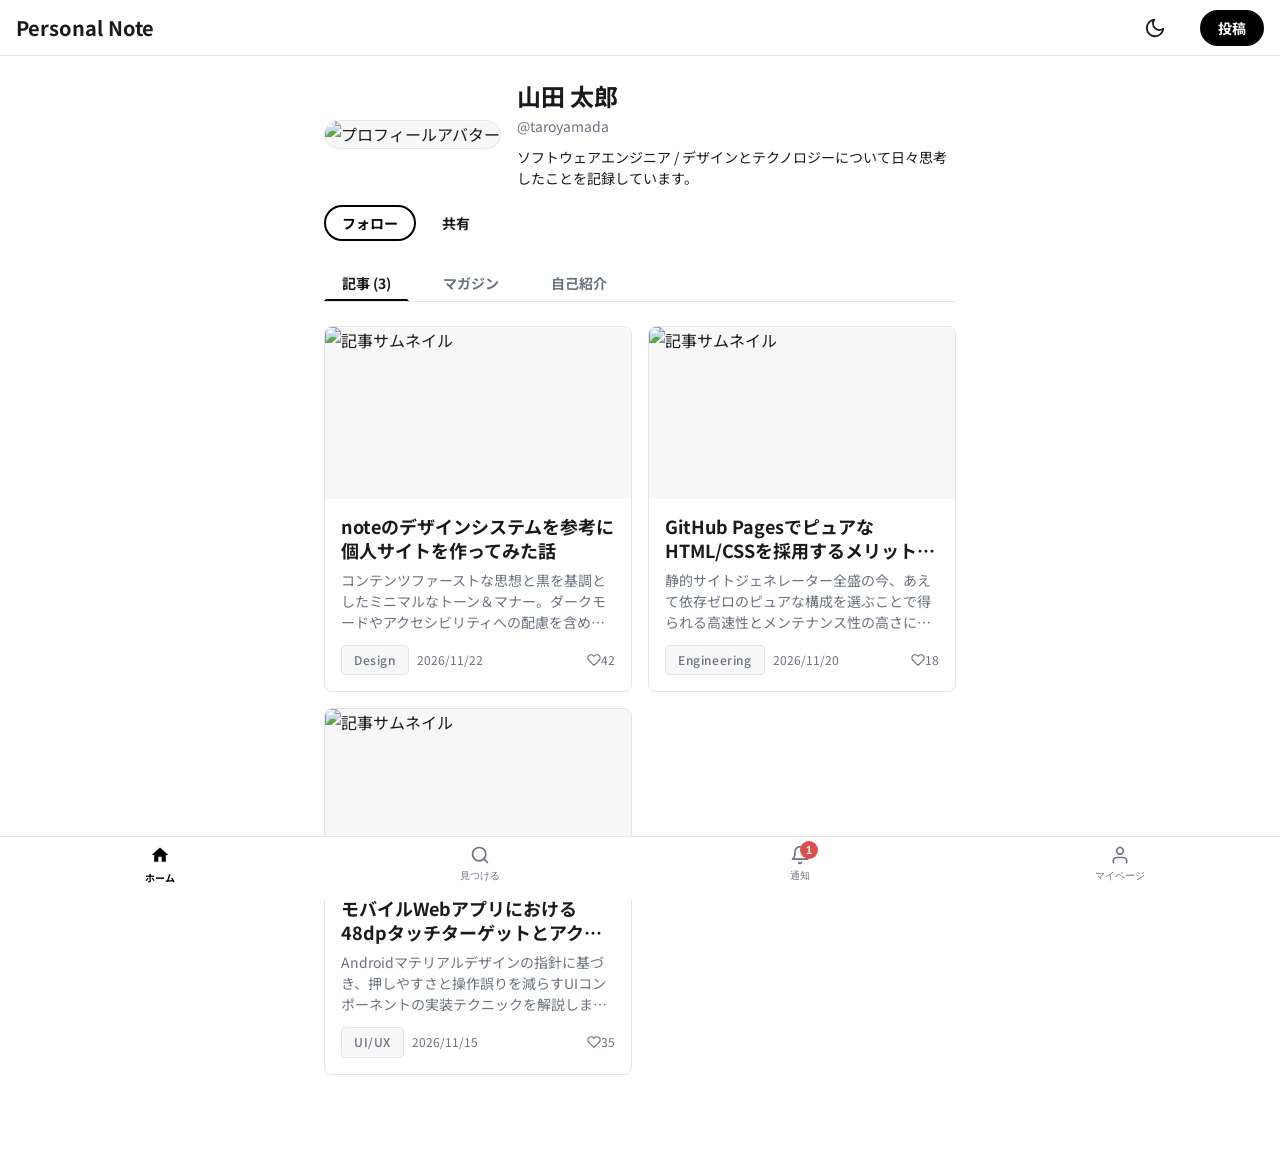
==== index.html @ aeafa13c "feat: noteデザインシステムに準拠した個人サイトの初回公開" ====
<!DOCTYPE html>
<html lang="ja">
<head>
  <meta charset="UTF-8">
  <meta name="viewport" content="width=device-width, initial-scale=1.0, maximum-scale=1.0, user-scalable=no">
  <title>マイノート | 個人ブログ</title>
  <link rel="stylesheet" href="./style.css">
  <link rel="preconnect" href="https://fonts.googleapis.com">
  <link rel="preconnect" href="https://fonts.gstatic.com" crossorigin>
  <link href="https://fonts.googleapis.com/css2?family=Noto+Sans+JP:wght@400;500;700&display=swap" rel="stylesheet">
</head>
<body>

  <!-- Top AppBar (Androidスタイル) -->
  <header class="app-bar">
    <h1 class="app-bar__title">Personal Note</h1>
    <div class="app-bar__actions">
      <!-- テーマ切り替えボタン -->
      <button id="themeToggleBtn" class="btn btn--ghost touch-target" aria-label="テーマ切り替え" title="ダークモード切替">
        <svg id="themeIcon" width="22" height="22" viewBox="0 0 24 24" fill="none" stroke="currentColor" stroke-width="2" stroke-linecap="round" stroke-linejoin="round">
          <path d="M21 12.79A9 9 0 1 1 11.21 3 7 7 0 0 0 21 12.79z"></path>
        </svg>
      </button>
      <button class="btn btn--primary btn--sm" onclick="showToast('記事の投稿機能は準備中です')">投稿</button>
    </div>
  </header>

  <main class="container">
    <!-- プロフィールセクション -->
    <section style="margin-top: var(--space-6); margin-bottom: var(--space-6);">
      <div class="flex items-center gap-4">
        <img class="avatar avatar-xl" src="https://images.unsplash.com/photo-1534528741775-53994a69daeb?w=160&h=160&fit=crop&crop=faces" alt="プロフィールアバター">
        <div style="flex: 1;">
          <h2 style="font-size: var(--text-xl); font-weight: var(--weight-bold); line-height: var(--leading-tight);">山田 太郎</h2>
          <p class="text-secondary text-sm" style="margin-top: var(--space-1);">@taroyamada</p>
          <p class="text-sm" style="margin-top: var(--space-2); line-height: var(--leading-snug);">
            ソフトウェアエンジニア / デザインとテクノロジーについて日々思考したことを記録しています。
          </p>
        </div>
      </div>
      <div class="flex items-center gap-2" style="margin-top: var(--space-4);">
        <button class="btn btn--secondary btn--sm" id="followBtn" onclick="toggleFollow()">フォロー</button>
        <button class="btn btn--ghost btn--sm" onclick="showToast('プロフィールを共有しました')">共有</button>
      </div>
    </section>

    <!-- タブメニュー (note風) -->
    <div class="flex gap-4" style="border-bottom: 1px solid var(--color-border); margin-bottom: var(--space-6);">
      <button class="btn btn--ghost btn--sm" style="border-bottom: 2px solid var(--color-primary); border-radius: 0; font-weight: var(--weight-bold);">記事 (3)</button>
      <button class="btn btn--ghost btn--sm text-secondary" style="border-radius: 0;">マガジン</button>
      <button class="btn btn--ghost btn--sm text-secondary" style="border-radius: 0;">自己紹介</button>
    </div>

    <!-- 記事一覧 (カードグリッド) -->
    <section class="card-grid">
      <!-- 記事カード 1 -->
      <a href="./article.html" class="card">
        <img class="card__thumbnail" src="https://images.unsplash.com/photo-1498050108023-c5249f4df085?w=800&auto=format&fit=crop&q=80" alt="記事サムネイル">
        <div class="card__body">
          <h3 class="card__title">noteのデザインシステムを参考に個人サイトを作ってみた話</h3>
          <p class="card__excerpt">
            コンテンツファーストな思想と黒を基調としたミニマルなトーン＆マナー。ダークモードやアクセシビリティへの配慮を含めた設計プロセスをまとめました。
          </p>
          <div class="card__meta">
            <div class="card__meta-left">
              <span class="tag">Design</span>
              <span>2026/11/22</span>
            </div>
            <div class="flex items-center gap-1">
              <svg width="14" height="14" viewBox="0 0 24 24" fill="none" stroke="currentColor" stroke-width="2" stroke-linecap="round" stroke-linejoin="round">
                <path d="M20.84 4.61a5.5 5.5 0 0 0-7.78 0L12 5.67l-1.06-1.06a5.5 5.5 0 0 0-7.78 7.78l1.06 1.06L12 21.23l7.78-7.78 1.06-1.06a5.5 5.5 0 0 0 0-7.78z"></path>
              </svg>
              <span>42</span>
            </div>
          </div>
        </div>
      </a>

      <!-- 記事カード 2 -->
      <a href="./article.html" class="card">
        <img class="card__thumbnail" src="https://images.unsplash.com/photo-1555066931-4365d14bab8c?w=800&auto=format&fit=crop&q=80" alt="記事サムネイル">
        <div class="card__body">
          <h3 class="card__title">GitHub PagesでピュアなHTML/CSSを採用するメリットと運用法</h3>
          <p class="card__excerpt">
            静的サイトジェネレーター全盛の今、あえて依存ゼロのピュアな構成を選ぶことで得られる高速性とメンテナンス性の高さについて検証します。
          </p>
          <div class="card__meta">
            <div class="card__meta-left">
              <span class="tag">Engineering</span>
              <span>2026/11/20</span>
            </div>
            <div class="flex items-center gap-1">
              <svg width="14" height="14" viewBox="0 0 24 24" fill="none" stroke="currentColor" stroke-width="2" stroke-linecap="round" stroke-linejoin="round">
                <path d="M20.84 4.61a5.5 5.5 0 0 0-7.78 0L12 5.67l-1.06-1.06a5.5 5.5 0 0 0-7.78 7.78l1.06 1.06L12 21.23l7.78-7.78 1.06-1.06a5.5 5.5 0 0 0 0-7.78z"></path>
              </svg>
              <span>18</span>
            </div>
          </div>
        </div>
      </a>

      <!-- 記事カード 3 -->
      <a href="./article.html" class="card">
        <img class="card__thumbnail" src="https://images.unsplash.com/photo-1507238691740-187a5b1d37b8?w=800&auto=format&fit=crop&q=80" alt="記事サムネイル">
        <div class="card__body">
          <h3 class="card__title">モバイルWebアプリにおける48dpタッチターゲットとアクセシビリティ</h3>
          <p class="card__excerpt">
            Androidマテリアルデザインの指針に基づき、押しやすさと操作誤りを減らすUIコンポーネントの実装テクニックを解説します。
          </p>
          <div class="card__meta">
            <div class="card__meta-left">
              <span class="tag">UI/UX</span>
              <span>2026/11/15</span>
            </div>
            <div class="flex items-center gap-1">
              <svg width="14" height="14" viewBox="0 0 24 24" fill="none" stroke="currentColor" stroke-width="2" stroke-linecap="round" stroke-linejoin="round">
                <path d="M20.84 4.61a5.5 5.5 0 0 0-7.78 0L12 5.67l-1.06-1.06a5.5 5.5 0 0 0-7.78 7.78l1.06 1.06L12 21.23l7.78-7.78 1.06-1.06a5.5 5.5 0 0 0 0-7.78z"></path>
              </svg>
              <span>35</span>
            </div>
          </div>
        </div>
      </a>
    </section>
  </main>

  <!-- Bottom Navigation (Android標準スタイル) -->
  <nav class="bottom-nav">
    <a href="./index.html" class="bottom-nav__item bottom-nav__item--active">
      <svg width="20" height="20" viewBox="0 0 24 24" fill="currentColor">
        <path d="M10 20v-6h4v6h5v-8h3L12 3 2 12h3v8z"/>
      </svg>
      <span>ホーム</span>
    </a>
    <button class="bottom-nav__item" onclick="showToast('検索機能は準備中です')">
      <svg width="20" height="20" viewBox="0 0 24 24" fill="none" stroke="currentColor" stroke-width="2" stroke-linecap="round" stroke-linejoin="round">
        <circle cx="11" cy="11" r="8"></circle>
        <line x1="21" y1="21" x2="16.65" y2="16.65"></line>
      </svg>
      <span>見つける</span>
    </button>
    <button class="bottom-nav__item" onclick="showToast('通知はありません')">
      <div style="position: relative; display: inline-flex;">
        <svg width="20" height="20" viewBox="0 0 24 24" fill="none" stroke="currentColor" stroke-width="2" stroke-linecap="round" stroke-linejoin="round">
          <path d="M18 8A6 6 0 0 0 6 8c0 7-3 9-3 9h18s-3-2-3-9"></path>
          <path d="M13.73 21a2 2 0 0 1-3.46 0"></path>
        </svg>
        <span class="badge" style="position: absolute; top: -4px; right: -8px;">1</span>
      </div>
      <span>通知</span>
    </button>
    <button class="bottom-nav__item" onclick="showToast('マイページを表示中')">
      <svg width="20" height="20" viewBox="0 0 24 24" fill="none" stroke="currentColor" stroke-width="2" stroke-linecap="round" stroke-linejoin="round">
        <path d="M20 21v-2a4 4 0 0 0-4-4H8a4 4 0 0 0-4 4v2"></path>
        <circle cx="12" cy="7" r="4"></circle>
      </svg>
      <span>マイページ</span>
    </button>
  </nav>

  <!-- トースト通知 / スナックバー用コンテナ -->
  <div id="snackbar" class="snackbar" style="display: none;">
    <span id="snackbarText">メッセージ</span>
    <button class="btn btn--ghost btn--sm" style="color: var(--color-text-inverse); padding: 0;" onclick="hideToast()">閉じる</button>
  </div>

  <script>
    // テーマ切り替え機能 (LocalStorage連動)
    const themeToggleBtn = document.getElementById('themeToggleBtn');
    const themeIcon = document.getElementById('themeIcon');
    const currentTheme = localStorage.getItem('theme');

    if (currentTheme === 'dark') {
      document.body.classList.add('theme-dark');
      updateThemeIcon(true);
    }

    themeToggleBtn.addEventListener('click', () => {
      const isDark = document.body.classList.toggle('theme-dark');
      localStorage.setItem('theme', isDark ? 'dark' : 'light');
      updateThemeIcon(isDark);
      showToast(isDark ? 'ダークモードに切り替えました' : 'ライトモードに切り替えました');
    });

    function updateThemeIcon(isDark) {
      if (isDark) {
        themeIcon.innerHTML = '<circle cx="12" cy="12" r="5"></circle><line x1="12" y1="1" x2="12" y2="3"></line><line x1="12" y1="21" x2="12" y2="23"></line><line x1="4.22" y1="4.22" x2="5.64" y2="5.64"></line><line x1="18.36" y1="18.36" x2="19.78" y2="19.78"></line><line x1="1" y1="12" x2="3" y2="12"></line><line x1="21" y1="12" x2="23" y2="12"></line><line x1="4.22" y1="19.78" x2="5.64" y2="18.36"></line><line x1="18.36" y1="5.64" x2="19.78" y2="4.22"></line>';
      } else {
        themeIcon.innerHTML = '<path d="M21 12.79A9 9 0 1 1 11.21 3 7 7 0 0 0 21 12.79z"></path>';
      }
    }

    // フォローボタン切り替え
    function toggleFollow() {
      const btn = document.getElementById('followBtn');
      if (btn.classList.contains('btn--secondary')) {
        btn.classList.remove('btn--secondary');
        btn.classList.add('btn--primary');
        btn.textContent = 'フォロー中';
        showToast('フォローしました');
      } else {
        btn.classList.remove('btn--primary');
        btn.classList.add('btn--secondary');
        btn.textContent = 'フォロー';
        showToast('フォローを解除しました');
      }
    }

    // スナックバー / トースト表示
    let toastTimeout;
    function showToast(message) {
      const bar = document.getElementById('snackbar');
      const text = document.getElementById('snackbarText');
      text.textContent = message;
      bar.style.display = 'flex';
      clearTimeout(toastTimeout);
      toastTimeout = setTimeout(() => {
        bar.style.display = 'none';
      }, 3000);
    }

    function hideToast() {
      document.getElementById('snackbar').style.display = 'none';
    }
  </script>
</body>
</html>
---- style.css ----
/* ============================================================
   NOTE-LIKE DESIGN SYSTEM — Android App
   Based on note.com design philosophy (Primary: Black, Content-first)
   対応: ダークモード / レスポンシブ / アクセシビリティ
   ============================================================ */

/* ============================================================
   1. DESIGN TOKENS — カラーシステム
   ============================================================ */

:root {
  /* --- Primary Colors (ライトモード) --- */
  --color-primary:          #000000;   /* プライマリ: 黒 (note.com準拠) */
  --color-primary-hover:    #1a1a1a;
  --color-primary-disabled: #999999;

  /* --- Background --- */
  --color-bg-base:          #ffffff;   /* ページ背景 */
  --color-bg-surface:       #f7f7f7;   /* カード・パネル */
  --color-bg-elevated:      #ffffff;   /* 浮き上がった要素 */
  --color-bg-overlay:       rgba(0, 0, 0, 0.48); /* モーダル背景 */

  /* --- Text --- */
  --color-text-primary:     #1a1a1a;   /* 本文・タイトル */
  --color-text-secondary:   #6b7280;   /* サブテキスト・補足 */
  --color-text-disabled:    #b0b0b0;
  --color-text-inverse:     #ffffff;   /* 黒背景上のテキスト */

  /* --- Border --- */
  --color-border:           #e5e5e5;
  --color-border-focus:     #000000;

  /* --- Semantic Colors --- */
  --color-success:          #41a34d;   /* note.com 旧プライマリ (緑) = 現サクセスカラー */
  --color-success-bg:       #edf7ee;
  --color-error:            #d94f4f;
  --color-error-bg:         #fdf2f2;
  --color-warning:          #e08a00;
  --color-warning-bg:       #fffbeb;
  --color-info:             #2563eb;
  --color-info-bg:          #eff6ff;

  /* --- Link --- */
  --color-link:             #1a1a1a;
  --color-link-hover:       #000000;
  --color-link-visited:     #6b7280;
}

/* ダークモード */
@media (prefers-color-scheme: dark) {
  :root {
    --color-primary:          #ffffff;
    --color-primary-hover:    #e5e5e5;
    --color-primary-disabled: #555555;

    --color-bg-base:          #111111;
    --color-bg-surface:       #1c1c1c;
    --color-bg-elevated:      #242424;
    --color-bg-overlay:       rgba(0, 0, 0, 0.72);

    --color-text-primary:     #f0f0f0;
    --color-text-secondary:   #9ca3af;
    --color-text-disabled:    #4b4b4b;
    --color-text-inverse:     #000000;

    --color-border:           #2e2e2e;
    --color-border-focus:     #ffffff;

    --color-success:          #4ade80;
    --color-success-bg:       #052e16;
    --color-error:            #f87171;
    --color-error-bg:         #2d0a0a;
    --color-warning:          #fbbf24;
    --color-warning-bg:       #2d1f00;
    --color-info:             #60a5fa;
    --color-info-bg:          #0c1a3d;

    --color-link:             #e0e0e0;
    --color-link-hover:       #ffffff;
    --color-link-visited:     #9ca3af;
  }
}

/* ダークモード強制クラス（アプリ内設定で切替時） */
.theme-dark {
  --color-primary:          #ffffff;
  --color-primary-hover:    #e5e5e5;
  --color-primary-disabled: #555555;
  --color-bg-base:          #111111;
  --color-bg-surface:       #1c1c1c;
  --color-bg-elevated:      #242424;
  --color-bg-overlay:       rgba(0, 0, 0, 0.72);
  --color-text-primary:     #f0f0f0;
  --color-text-secondary:   #9ca3af;
  --color-text-disabled:    #4b4b4b;
  --color-text-inverse:     #000000;
  --color-border:           #2e2e2e;
  --color-border-focus:     #ffffff;
  --color-success:          #4ade80;
  --color-error:            #f87171;
  --color-link:             #e0e0e0;
}

/* ============================================================
   2. TYPOGRAPHY — タイポグラフィ
   ============================================================ */

:root {
  /* Font Family */
  --font-sans:   'Noto Sans JP', 'Hiragino Sans', 'Yu Gothic UI',
                 -apple-system, BlinkMacSystemFont, sans-serif;
  --font-serif:  'Noto Serif JP', 'Hiragino Mincho ProN', Georgia, serif;
  --font-mono:   'JetBrains Mono', 'Fira Code', 'Source Code Pro', monospace;

  /* Font Size Scale (Androidの最小推奨: 12sp = 0.75rem) */
  --text-xs:    0.75rem;   /* 12px — キャプション */
  --text-sm:    0.875rem;  /* 14px — 補足・ラベル */
  --text-base:  1rem;      /* 16px — 本文 */
  --text-md:    1.125rem;  /* 18px — 小見出し */
  --text-lg:    1.25rem;   /* 20px — 見出しS */
  --text-xl:    1.5rem;    /* 24px — 見出しM */
  --text-2xl:   2rem;      /* 32px — 見出しL */
  --text-3xl:   2.5rem;    /* 40px — ヒーロー */

  /* Line Height */
  --leading-tight:  1.3;
  --leading-snug:   1.5;
  --leading-normal: 1.7;   /* 本文: 可読性重視 */
  --leading-loose:  2.0;

  /* Font Weight */
  --weight-regular: 400;
  --weight-medium:  500;
  --weight-bold:    700;

  /* Letter Spacing (日本語は基本0) */
  --tracking-tight:  -0.02em;
  --tracking-normal:  0em;
  --tracking-wide:    0.05em;   /* ラベル・キャプション用 */
}

/* ============================================================
   3. SPACING — 余白・間隔
   (基準単位: 4px = 0.25rem)
   ============================================================ */

:root {
  --space-1:   0.25rem;   /*  4px */
  --space-2:   0.5rem;    /*  8px */
  --space-3:   0.75rem;   /* 12px */
  --space-4:   1rem;      /* 16px */
  --space-5:   1.25rem;   /* 20px */
  --space-6:   1.5rem;    /* 24px */
  --space-8:   2rem;      /* 32px */
  --space-10:  2.5rem;    /* 40px */
  --space-12:  3rem;      /* 48px */
  --space-16:  4rem;      /* 64px */

  /* Layout */
  --content-max-width:  680px;   /* note.com 記事幅準拠 */
  --screen-padding:     16px;    /* モバイル左右余白 */
  --screen-padding-md:  24px;    /* タブレット */
  --navbar-height:      56px;    /* Android標準ナビゲーションバー高さ */
  --bottom-nav-height:  64px;    /* ボトムナビゲーション高さ */
}

/* ============================================================
   4. BORDER RADIUS — 角丸
   ============================================================ */

:root {
  --radius-none:   0;
  --radius-sm:     4px;    /* インライン要素・タグ */
  --radius-md:     8px;    /* カード・入力欄 */
  --radius-lg:     12px;   /* モーダル・ボトムシート */
  --radius-xl:     16px;   /* 大きなカード */
  --radius-full:   9999px; /* ピル型ボタン・アバター */
}

/* ============================================================
   5. SHADOW — 影の効果
   ============================================================ */

:root {
  /* note.comはフラットデザイン寄りのため、影は控えめ */
  --shadow-none:    none;
  --shadow-xs:      0 1px 2px rgba(0, 0, 0, 0.06);
  --shadow-sm:      0 2px 8px rgba(0, 0, 0, 0.08);
  --shadow-md:      0 4px 16px rgba(0, 0, 0, 0.10);
  --shadow-lg:      0 8px 32px rgba(0, 0, 0, 0.12);
  --shadow-overlay: 0 16px 48px rgba(0, 0, 0, 0.18);
}

/* ダークモード: 影はより薄く（暗い背景では影が目立たないため境界線で補完） */
@media (prefers-color-scheme: dark) {
  :root {
    --shadow-xs:      0 1px 2px rgba(0, 0, 0, 0.30);
    --shadow-sm:      0 2px 8px rgba(0, 0, 0, 0.40);
    --shadow-md:      0 4px 16px rgba(0, 0, 0, 0.50);
    --shadow-lg:      0 8px 32px rgba(0, 0, 0, 0.60);
    --shadow-overlay: 0 16px 48px rgba(0, 0, 0, 0.70);
  }
}

/* ============================================================
   6. TRANSITION
   ============================================================ */

:root {
  --transition-fast:   100ms ease;
  --transition-normal: 200ms ease;
  --transition-slow:   300ms ease;
}

/* ============================================================
   7. GLOBAL BASE STYLES
   ============================================================ */

*, *::before, *::after {
  box-sizing: border-box;
  margin: 0;
  padding: 0;
}

html {
  font-size: 16px;
  -webkit-text-size-adjust: 100%; /* Android Webviewのフォントスケール抑止 */
  scroll-behavior: smooth;
}

body {
  font-family: var(--font-sans);
  font-size: var(--text-base);
  line-height: var(--leading-normal);
  color: var(--color-text-primary);
  background-color: var(--color-bg-base);
  -webkit-font-smoothing: antialiased;
  /* Android底部ナビゲーション分のpadding */
  padding-bottom: calc(var(--bottom-nav-height) + env(safe-area-inset-bottom) + var(--space-6));
}

a {
  color: inherit;
  text-decoration: none;
}

/* ============================================================
   8. COMPONENT: BUTTON
   ============================================================ */

/* Base */
.btn {
  display: inline-flex;
  align-items: center;
  justify-content: center;
  gap: var(--space-2);
  padding: 0 var(--space-6);
  height: 48px;              /* Android Material: タッチターゲット最小48dp */
  min-width: 64px;
  font-family: var(--font-sans);
  font-size: var(--text-base);
  font-weight: var(--weight-bold);
  letter-spacing: var(--tracking-normal);
  border-radius: var(--radius-full);
  border: 2px solid transparent;
  cursor: pointer;
  text-decoration: none;
  white-space: nowrap;
  transition:
    background-color var(--transition-fast),
    color var(--transition-fast),
    border-color var(--transition-fast),
    opacity var(--transition-fast);
  /* Androidタッチフィードバック */
  -webkit-tap-highlight-color: transparent;
  user-select: none;
}

.btn:focus-visible {
  outline: 3px solid var(--color-border-focus);
  outline-offset: 2px;
}

/* Primary (投稿ボタン・メインCTA) */
.btn--primary {
  background-color: var(--color-primary);
  color: var(--color-text-inverse);
  border-color: var(--color-primary);
}
.btn--primary:hover,
.btn--primary:active {
  background-color: var(--color-primary-hover);
  border-color: var(--color-primary-hover);
}

/* Secondary (フォローボタンなど) */
.btn--secondary {
  background-color: transparent;
  color: var(--color-primary);
  border-color: var(--color-primary);
}
.btn--secondary:hover,
.btn--secondary:active {
  background-color: var(--color-bg-surface);
}

/* Ghost (テキストボタン) */
.btn--ghost {
  background-color: transparent;
  color: var(--color-text-primary);
  border-color: transparent;
}
.btn--ghost:hover,
.btn--ghost:active {
  background-color: var(--color-bg-surface);
}

/* Success (完了・保存) */
.btn--success {
  background-color: var(--color-success);
  color: #ffffff;
  border-color: var(--color-success);
}

/* Size variants */
.btn--sm {
  height: 36px;
  padding: 0 var(--space-4);
  font-size: var(--text-sm);
}
.btn--lg {
  height: 56px;
  padding: 0 var(--space-8);
  font-size: var(--text-md);
}
.btn--full {
  width: 100%;
}

/* Disabled */
.btn:disabled,
.btn--disabled {
  background-color: var(--color-bg-surface);
  color: var(--color-text-disabled);
  border-color: var(--color-border);
  cursor: not-allowed;
  pointer-events: none;
}

/* ============================================================
   9. COMPONENT: CARD
   ============================================================ */

/* 記事カード (note.com風: コンテンツ優先) */
.card {
  background-color: var(--color-bg-elevated);
  border: 1px solid var(--color-border);
  border-radius: var(--radius-md);
  overflow: hidden;
  transition: box-shadow var(--transition-normal), border-color var(--transition-normal);
  cursor: pointer;
  -webkit-tap-highlight-color: transparent;
  display: flex;
  flex-direction: column;
}
.card:hover,
.card:active {
  box-shadow: var(--shadow-md);
  border-color: var(--color-text-secondary);
}

/* サムネイル付きカード */
.card__thumbnail {
  width: 100%;
  aspect-ratio: 16 / 9;
  object-fit: cover;
  display: block;
  background-color: var(--color-bg-surface);
}

.card__body {
  padding: var(--space-4);
  display: flex;
  flex-direction: column;
  flex: 1;
}

.card__title {
  font-size: var(--text-md);
  font-weight: var(--weight-bold);
  line-height: var(--leading-tight);
  color: var(--color-text-primary);
  margin-bottom: var(--space-2);
  /* 2行で省略 */
  display: -webkit-box;
  -webkit-line-clamp: 2;
  -webkit-box-orient: vertical;
  overflow: hidden;
}

.card__excerpt {
  font-size: var(--text-sm);
  color: var(--color-text-secondary);
  line-height: var(--leading-snug);
  display: -webkit-box;
  -webkit-line-clamp: 3;
  -webkit-box-orient: vertical;
  overflow: hidden;
  margin-bottom: var(--space-3);
  flex: 1;
}

.card__meta {
  display: flex;
  align-items: center;
  justify-content: space-between;
  gap: var(--space-2);
  font-size: var(--text-xs);
  color: var(--color-text-secondary);
  margin-top: auto;
}

.card__meta-left {
  display: flex;
  align-items: center;
  gap: var(--space-2);
}

/* ============================================================
   10. COMPONENT: AVATAR
   ============================================================ */

.avatar {
  border-radius: var(--radius-full);
  object-fit: cover;
  display: inline-block;
  background-color: var(--color-bg-surface);
  flex-shrink: 0;
  border: 1px solid var(--color-border);
}
.avatar--xs  { width: 24px; height: 24px; }
.avatar--sm  { width: 32px; height: 32px; }
.avatar--md  { width: 40px; height: 40px; }
.avatar--lg  { width: 56px; height: 56px; }
.avatar--xl  { width: 80px; height: 80px; }

/* ============================================================
   11. COMPONENT: INPUT / FORM
   ============================================================ */

.input-label {
  display: block;
  font-size: var(--text-sm);
  font-weight: var(--weight-medium);
  color: var(--color-text-secondary);
  margin-bottom: var(--space-1);
}

.input {
  display: block;
  width: 100%;
  height: 48px;
  padding: 0 var(--space-4);
  font-family: var(--font-sans);
  font-size: var(--text-base);
  color: var(--color-text-primary);
  background-color: var(--color-bg-base);
  border: 1.5px solid var(--color-border);
  border-radius: var(--radius-md);
  transition: border-color var(--transition-fast);
  outline: none;
  -webkit-appearance: none;
}

.input:focus {
  border-color: var(--color-border-focus);
}

.input::placeholder {
  color: var(--color-text-disabled);
}

.input--error {
  border-color: var(--color-error);
}

.input-hint {
  font-size: var(--text-xs);
  color: var(--color-text-secondary);
  margin-top: var(--space-1);
}

.input-error-msg {
  font-size: var(--text-xs);
  color: var(--color-error);
  margin-top: var(--space-1);
}

.textarea {
  resize: vertical;
  height: auto;
  min-height: 120px;
  padding: var(--space-3) var(--space-4);
  line-height: var(--leading-normal);
}

/* ============================================================
   12. COMPONENT: TAG / BADGE
   ============================================================ */

.tag {
  display: inline-flex;
  align-items: center;
  padding: var(--space-1) var(--space-3);
  font-size: var(--text-xs);
  font-weight: var(--weight-medium);
  color: var(--color-text-secondary);
  background-color: var(--color-bg-surface);
  border: 1px solid var(--color-border);
  border-radius: var(--radius-sm);
  letter-spacing: var(--tracking-wide);
  white-space: nowrap;
}

.tag--primary {
  background-color: var(--color-primary);
  color: var(--color-text-inverse);
  border-color: var(--color-primary);
}

.badge {
  display: inline-flex;
  align-items: center;
  justify-content: center;
  min-width: 18px;
  height: 18px;
  padding: 0 var(--space-1);
  font-size: 10px;
  font-weight: var(--weight-bold);
  background-color: var(--color-error);
  color: #ffffff;
  border-radius: var(--radius-full);
}

/* ============================================================
   13. COMPONENT: DIVIDER
   ============================================================ */

.divider {
  width: 100%;
  height: 1px;
  background-color: var(--color-border);
  border: none;
  margin: var(--space-4) 0;
}

/* ============================================================
   14. COMPONENT: NAVIGATION (Android Bottom Nav)
   ============================================================ */

.bottom-nav {
  position: fixed;
  bottom: 0;
  left: 0;
  right: 0;
  height: var(--bottom-nav-height);
  padding-bottom: env(safe-area-inset-bottom);
  background-color: var(--color-bg-elevated);
  border-top: 1px solid var(--color-border);
  display: flex;
  align-items: center;
  justify-content: space-around;
  z-index: 100;
}

.bottom-nav__item {
  display: flex;
  flex-direction: column;
  align-items: center;
  gap: var(--space-1);
  flex: 1;
  height: 100%;
  padding: var(--space-2) 0;
  color: var(--color-text-secondary);
  font-size: 10px;
  cursor: pointer;
  border: none;
  background: none;
  -webkit-tap-highlight-color: transparent;
  transition: color var(--transition-fast);
}

.bottom-nav__item--active {
  color: var(--color-primary);
  font-weight: var(--weight-bold);
}

/* Top AppBar (Android) */
.app-bar {
  position: sticky;
  top: 0;
  left: 0;
  right: 0;
  height: var(--navbar-height);
  background-color: var(--color-bg-elevated);
  border-bottom: 1px solid var(--color-border);
  display: flex;
  align-items: center;
  padding: 0 var(--space-4);
  gap: var(--space-4);
  z-index: 100;
}

.app-bar__title {
  font-size: var(--text-lg);
  font-weight: var(--weight-bold);
  color: var(--color-text-primary);
  flex: 1;
}

.app-bar__actions {
  display: flex;
  align-items: center;
  gap: var(--space-2);
}

/* ============================================================
   15. COMPONENT: LIKE / REACTION
   ============================================================ */

.like-btn {
  display: inline-flex;
  align-items: center;
  gap: var(--space-2);
  padding: var(--space-2) var(--space-3);
  font-size: var(--text-sm);
  color: var(--color-text-secondary);
  background: none;
  border: 1px solid var(--color-border);
  border-radius: var(--radius-full);
  cursor: pointer;
  transition:
    color var(--transition-fast),
    border-color var(--transition-fast),
    background-color var(--transition-fast);
  -webkit-tap-highlight-color: transparent;
}

.like-btn:hover,
.like-btn--active {
  color: var(--color-error);
  border-color: var(--color-error);
  background-color: var(--color-error-bg);
}

/* ============================================================
   16. COMPONENT: SNACKBAR / TOAST
   ============================================================ */

.snackbar {
  position: fixed;
  bottom: calc(var(--bottom-nav-height) + var(--space-4));
  left: var(--space-4);
  right: var(--space-4);
  padding: var(--space-4) var(--space-5);
  background-color: var(--color-primary);
  color: var(--color-text-inverse);
  border-radius: var(--radius-md);
  font-size: var(--text-sm);
  box-shadow: var(--shadow-lg);
  display: flex;
  align-items: center;
  justify-content: space-between;
  gap: var(--space-4);
  z-index: 1000;
  animation: slideUp 200ms ease;
}

@keyframes slideUp {
  from { transform: translateY(100%); opacity: 0; }
  to   { transform: translateY(0);    opacity: 1; }
}

/* ============================================================
   17. LAYOUT UTILITIES
   ============================================================ */

.container {
  width: 100%;
  max-width: var(--content-max-width);
  margin: 0 auto;
  padding: 0 var(--screen-padding);
}

/* Flex */
.flex         { display: flex; }
.flex-col     { flex-direction: column; }
.items-center { align-items: center; }
.justify-between { justify-content: space-between; }
.gap-2        { gap: var(--space-2); }
.gap-4        { gap: var(--space-4); }

/* Typography */
.text-primary   { color: var(--color-text-primary); }
.text-secondary { color: var(--color-text-secondary); }
.text-sm        { font-size: var(--text-sm); }
.text-base      { font-size: var(--text-base); }
.font-bold      { font-weight: var(--weight-bold); }

/* ============================================================
   18. RESPONSIVE (タブレット・PC対応)
   ============================================================ */

@media (min-width: 600px) {
  :root {
    --screen-padding: var(--screen-padding-md);
  }

  .container {
    padding: 0 var(--screen-padding-md);
  }

  /* タブレットではカードをグリッド表示 */
  .card-grid {
    display: grid;
    grid-template-columns: repeat(2, 1fr);
    gap: var(--space-4);
  }
}

@media (min-width: 900px) {
  .card-grid {
    grid-template-columns: repeat(2, 1fr); /* 記事一覧の可読性重視で最大2列配置（コンテナ幅680px） */
  }
}

/* ============================================================
   19. ACCESSIBILITY
   ============================================================ */

:focus:not(:focus-visible) { outline: none; }
:focus-visible {
  outline: 3px solid var(--color-border-focus);
  outline-offset: 2px;
  border-radius: var(--radius-sm);
}

.sr-only {
  position: absolute;
  width: 1px;
  height: 1px;
  padding: 0;
  margin: -1px;
  overflow: hidden;
  clip: rect(0, 0, 0, 0);
  white-space: nowrap;
  border-width: 0;
}

@media (prefers-reduced-motion: reduce) {
  *, *::before, *::after {
    animation-duration: 0.01ms !important;
    transition-duration: 0.01ms !important;
  }
}

.touch-target {
  min-width: 48px;
  min-height: 48px;
  display: inline-flex;
  align-items: center;
  justify-content: center;
}

/* ============================================================
   20. ARTICLE PAGE SPECIFIC STYLES (note.com準拠 記事詳細スタイル)
   ============================================================ */

.article-header {
  margin-top: var(--space-6);
  margin-bottom: var(--space-6);
}

.article-eyecatch {
  width: 100%;
  aspect-ratio: 16 / 9;
  object-fit: cover;
  border-radius: var(--radius-md);
  margin-bottom: var(--space-6);
  background-color: var(--color-bg-surface);
}

.article-title {
  font-size: var(--text-2xl);
  font-weight: var(--weight-bold);
  line-height: var(--leading-tight);
  color: var(--color-text-primary);
  margin-bottom: var(--space-4);
}

.article-author-info {
  display: flex;
  align-items: center;
  justify-content: space-between;
  padding-bottom: var(--space-4);
  border-bottom: 1px solid var(--color-border);
}

.article-author-profile {
  display: flex;
  align-items: center;
  gap: var(--space-3);
}

.article-author-name {
  font-size: var(--text-sm);
  font-weight: var(--weight-bold);
  color: var(--color-text-primary);
}

.article-date {
  font-size: var(--text-xs);
  color: var(--color-text-secondary);
}

/* 記事本文 typography */
.article-content {
  font-size: var(--text-base);
  line-height: var(--leading-loose);
  color: var(--color-text-primary);
  margin-top: var(--space-6);
}

.article-content p {
  margin-bottom: var(--space-6);
}

.article-content h2 {
  font-size: var(--text-xl);
  font-weight: var(--weight-bold);
  line-height: var(--leading-snug);
  margin-top: var(--space-10);
  margin-bottom: var(--space-4);
  padding-bottom: var(--space-2);
  border-bottom: 2px solid var(--color-border);
}

.article-content h3 {
  font-size: var(--text-lg);
  font-weight: var(--weight-bold);
  line-height: var(--leading-snug);
  margin-top: var(--space-8);
  margin-bottom: var(--space-3);
}

.article-content blockquote {
  border-left: 3px solid var(--color-primary);
  padding-left: var(--space-4);
  margin: var(--space-6) 0;
  color: var(--color-text-secondary);
  font-style: normal;
}

.article-content ul, 
.article-content ol {
  padding-left: var(--space-6);
  margin-bottom: var(--space-6);
}

.article-content li {
  margin-bottom: var(--space-2);
}

.article-content pre {
  background-color: var(--color-bg-surface);
  border: 1px solid var(--color-border);
  border-radius: var(--radius-md);
  padding: var(--space-4);
  overflow-x: auto;
  font-family: var(--font-mono);
  font-size: var(--text-sm);
  line-height: var(--leading-snug);
  margin-bottom: var(--space-6);
}

.article-content code {
  font-family: var(--font-mono);
  font-size: 0.9em;
  background-color: var(--color-bg-surface);
  padding: 0.1em 0.3em;
  border-radius: var(--radius-sm);
}

.article-footer {
  margin-top: var(--space-12);
  padding-top: var(--space-6);
  border-top: 1px solid var(--color-border);
}

.article-tags {
  display: flex;
  flex-wrap: wrap;
  gap: var(--space-2);
  margin-bottom: var(--space-6);
}
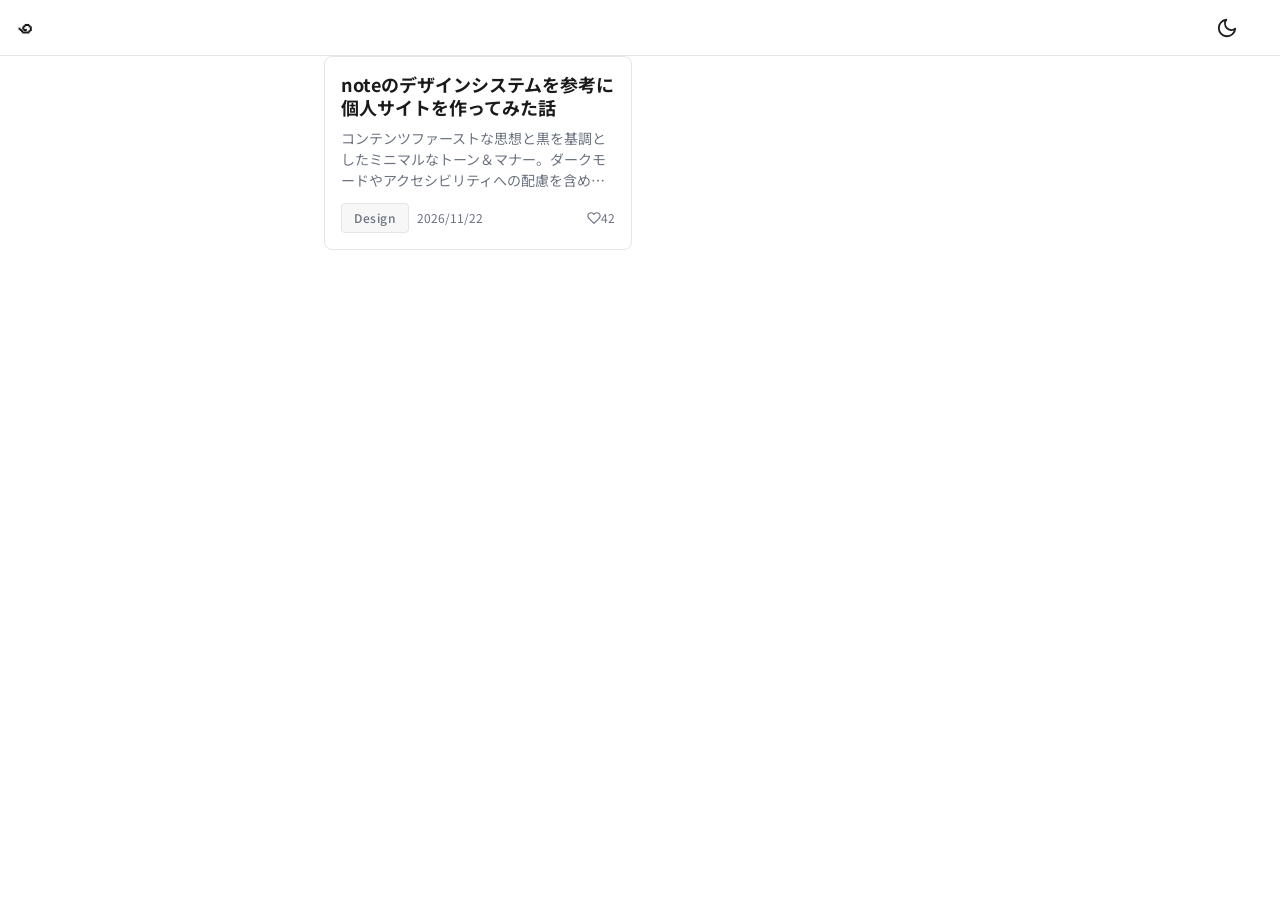
==== commit 8328aad8: "update: 記事内容の更新" ====
--- a/index.html
+++ b/index.html
@@ -3,7 +3,7 @@
 <head>
   <meta charset="UTF-8">
   <meta name="viewport" content="width=device-width, initial-scale=1.0, maximum-scale=1.0, user-scalable=no">
-  <title>マイノート | 個人ブログ</title>
+  <title>꩜</title>
   <link rel="stylesheet" href="./style.css">
   <link rel="preconnect" href="https://fonts.googleapis.com">
   <link rel="preconnect" href="https://fonts.gstatic.com" crossorigin>
@@ -13,7 +13,7 @@
 
   <!-- Top AppBar (Androidスタイル) -->
   <header class="app-bar">
-    <h1 class="app-bar__title">Personal Note</h1>
+    <h1 class="app-bar__title">꩜</h1>
     <div class="app-bar__actions">
       <!-- テーマ切り替えボタン -->
       <button id="themeToggleBtn" class="btn btn--ghost touch-target" aria-label="テーマ切り替え" title="ダークモード切替">
@@ -21,41 +21,18 @@
           <path d="M21 12.79A9 9 0 1 1 11.21 3 7 7 0 0 0 21 12.79z"></path>
         </svg>
       </button>
-      <button class="btn btn--primary btn--sm" onclick="showToast('記事の投稿機能は準備中です')">投稿</button>
     </div>
   </header>
 
   <main class="container">
     <!-- プロフィールセクション -->
-    <section style="margin-top: var(--space-6); margin-bottom: var(--space-6);">
-      <div class="flex items-center gap-4">
-        <img class="avatar avatar-xl" src="https://images.unsplash.com/photo-1534528741775-53994a69daeb?w=160&h=160&fit=crop&crop=faces" alt="プロフィールアバター">
-        <div style="flex: 1;">
-          <h2 style="font-size: var(--text-xl); font-weight: var(--weight-bold); line-height: var(--leading-tight);">山田 太郎</h2>
-          <p class="text-secondary text-sm" style="margin-top: var(--space-1);">@taroyamada</p>
-          <p class="text-sm" style="margin-top: var(--space-2); line-height: var(--leading-snug);">
-            ソフトウェアエンジニア / デザインとテクノロジーについて日々思考したことを記録しています。
-          </p>
-        </div>
-      </div>
-      <div class="flex items-center gap-2" style="margin-top: var(--space-4);">
-        <button class="btn btn--secondary btn--sm" id="followBtn" onclick="toggleFollow()">フォロー</button>
-        <button class="btn btn--ghost btn--sm" onclick="showToast('プロフィールを共有しました')">共有</button>
-      </div>
-    </section>
 
     <!-- タブメニュー (note風) -->
-    <div class="flex gap-4" style="border-bottom: 1px solid var(--color-border); margin-bottom: var(--space-6);">
-      <button class="btn btn--ghost btn--sm" style="border-bottom: 2px solid var(--color-primary); border-radius: 0; font-weight: var(--weight-bold);">記事 (3)</button>
-      <button class="btn btn--ghost btn--sm text-secondary" style="border-radius: 0;">マガジン</button>
-      <button class="btn btn--ghost btn--sm text-secondary" style="border-radius: 0;">自己紹介</button>
-    </div>
 
     <!-- 記事一覧 (カードグリッド) -->
     <section class="card-grid">
       <!-- 記事カード 1 -->
       <a href="./article.html" class="card">
-        <img class="card__thumbnail" src="https://images.unsplash.com/photo-1498050108023-c5249f4df085?w=800&auto=format&fit=crop&q=80" alt="記事サムネイル">
         <div class="card__body">
           <h3 class="card__title">noteのデザインシステムを参考に個人サイトを作ってみた話</h3>
           <p class="card__excerpt">
@@ -77,86 +54,11 @@
       </a>
 
       <!-- 記事カード 2 -->
-      <a href="./article.html" class="card">
-        <img class="card__thumbnail" src="https://images.unsplash.com/photo-1555066931-4365d14bab8c?w=800&auto=format&fit=crop&q=80" alt="記事サムネイル">
-        <div class="card__body">
-          <h3 class="card__title">GitHub PagesでピュアなHTML/CSSを採用するメリットと運用法</h3>
-          <p class="card__excerpt">
-            静的サイトジェネレーター全盛の今、あえて依存ゼロのピュアな構成を選ぶことで得られる高速性とメンテナンス性の高さについて検証します。
-          </p>
-          <div class="card__meta">
-            <div class="card__meta-left">
-              <span class="tag">Engineering</span>
-              <span>2026/11/20</span>
-            </div>
-            <div class="flex items-center gap-1">
-              <svg width="14" height="14" viewBox="0 0 24 24" fill="none" stroke="currentColor" stroke-width="2" stroke-linecap="round" stroke-linejoin="round">
-                <path d="M20.84 4.61a5.5 5.5 0 0 0-7.78 0L12 5.67l-1.06-1.06a5.5 5.5 0 0 0-7.78 7.78l1.06 1.06L12 21.23l7.78-7.78 1.06-1.06a5.5 5.5 0 0 0 0-7.78z"></path>
-              </svg>
-              <span>18</span>
-            </div>
-          </div>
-        </div>
-      </a>
 
-      <!-- 記事カード 3 -->
-      <a href="./article.html" class="card">
-        <img class="card__thumbnail" src="https://images.unsplash.com/photo-1507238691740-187a5b1d37b8?w=800&auto=format&fit=crop&q=80" alt="記事サムネイル">
-        <div class="card__body">
-          <h3 class="card__title">モバイルWebアプリにおける48dpタッチターゲットとアクセシビリティ</h3>
-          <p class="card__excerpt">
-            Androidマテリアルデザインの指針に基づき、押しやすさと操作誤りを減らすUIコンポーネントの実装テクニックを解説します。
-          </p>
-          <div class="card__meta">
-            <div class="card__meta-left">
-              <span class="tag">UI/UX</span>
-              <span>2026/11/15</span>
-            </div>
-            <div class="flex items-center gap-1">
-              <svg width="14" height="14" viewBox="0 0 24 24" fill="none" stroke="currentColor" stroke-width="2" stroke-linecap="round" stroke-linejoin="round">
-                <path d="M20.84 4.61a5.5 5.5 0 0 0-7.78 0L12 5.67l-1.06-1.06a5.5 5.5 0 0 0-7.78 7.78l1.06 1.06L12 21.23l7.78-7.78 1.06-1.06a5.5 5.5 0 0 0 0-7.78z"></path>
-              </svg>
-              <span>35</span>
-            </div>
-          </div>
-        </div>
-      </a>
     </section>
   </main>
 
   <!-- Bottom Navigation (Android標準スタイル) -->
-  <nav class="bottom-nav">
-    <a href="./index.html" class="bottom-nav__item bottom-nav__item--active">
-      <svg width="20" height="20" viewBox="0 0 24 24" fill="currentColor">
-        <path d="M10 20v-6h4v6h5v-8h3L12 3 2 12h3v8z"/>
-      </svg>
-      <span>ホーム</span>
-    </a>
-    <button class="bottom-nav__item" onclick="showToast('検索機能は準備中です')">
-      <svg width="20" height="20" viewBox="0 0 24 24" fill="none" stroke="currentColor" stroke-width="2" stroke-linecap="round" stroke-linejoin="round">
-        <circle cx="11" cy="11" r="8"></circle>
-        <line x1="21" y1="21" x2="16.65" y2="16.65"></line>
-      </svg>
-      <span>見つける</span>
-    </button>
-    <button class="bottom-nav__item" onclick="showToast('通知はありません')">
-      <div style="position: relative; display: inline-flex;">
-        <svg width="20" height="20" viewBox="0 0 24 24" fill="none" stroke="currentColor" stroke-width="2" stroke-linecap="round" stroke-linejoin="round">
-          <path d="M18 8A6 6 0 0 0 6 8c0 7-3 9-3 9h18s-3-2-3-9"></path>
-          <path d="M13.73 21a2 2 0 0 1-3.46 0"></path>
-        </svg>
-        <span class="badge" style="position: absolute; top: -4px; right: -8px;">1</span>
-      </div>
-      <span>通知</span>
-    </button>
-    <button class="bottom-nav__item" onclick="showToast('マイページを表示中')">
-      <svg width="20" height="20" viewBox="0 0 24 24" fill="none" stroke="currentColor" stroke-width="2" stroke-linecap="round" stroke-linejoin="round">
-        <path d="M20 21v-2a4 4 0 0 0-4-4H8a4 4 0 0 0-4 4v2"></path>
-        <circle cx="12" cy="7" r="4"></circle>
-      </svg>
-      <span>マイページ</span>
-    </button>
-  </nav>
 
   <!-- トースト通知 / スナックバー用コンテナ -->
   <div id="snackbar" class="snackbar" style="display: none;">
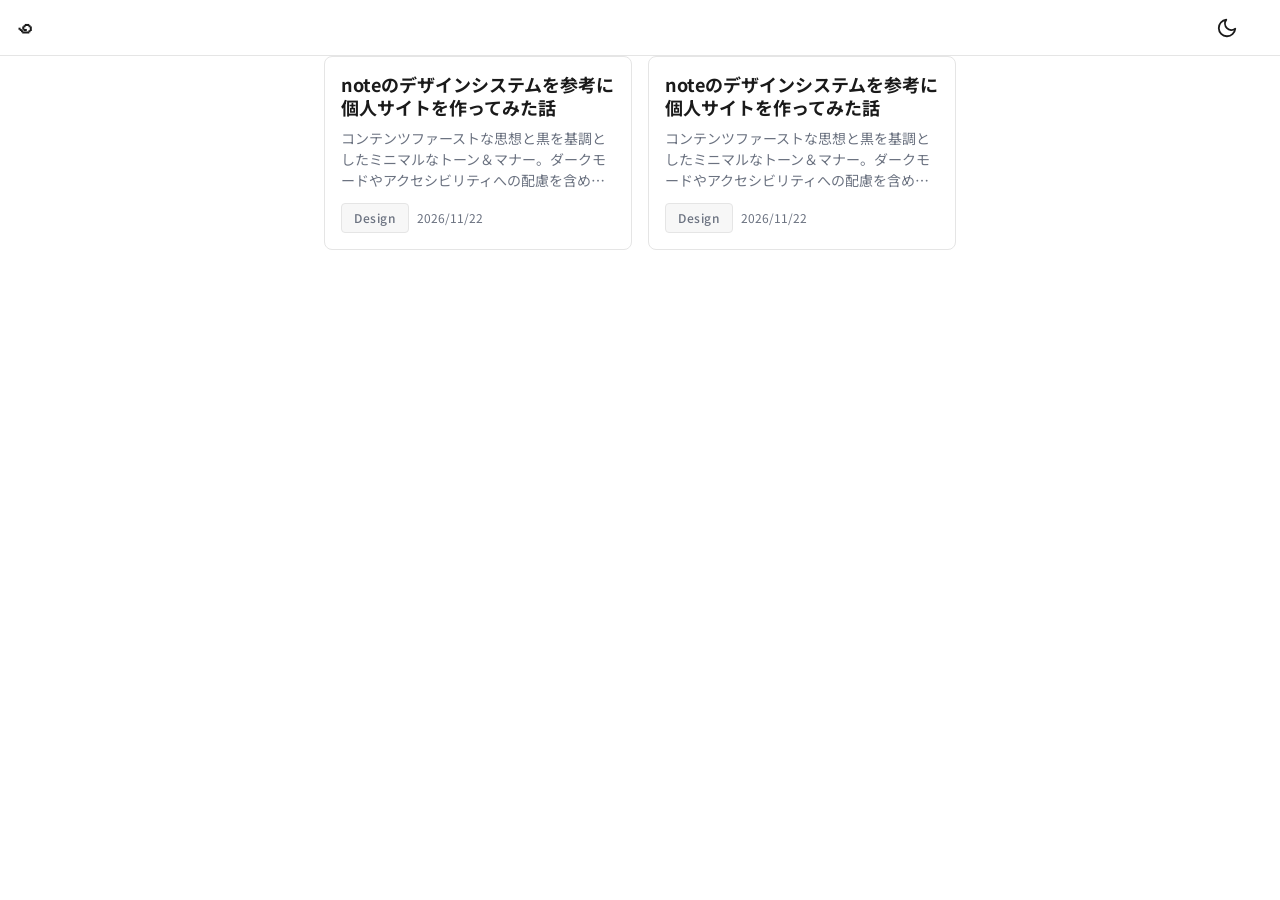
==== commit eb75a57f: "update: 記事内容の更新" ====
--- a/index.html
+++ b/index.html
@@ -43,18 +43,25 @@
               <span class="tag">Design</span>
               <span>2026/11/22</span>
             </div>
-            <div class="flex items-center gap-1">
-              <svg width="14" height="14" viewBox="0 0 24 24" fill="none" stroke="currentColor" stroke-width="2" stroke-linecap="round" stroke-linejoin="round">
-                <path d="M20.84 4.61a5.5 5.5 0 0 0-7.78 0L12 5.67l-1.06-1.06a5.5 5.5 0 0 0-7.78 7.78l1.06 1.06L12 21.23l7.78-7.78 1.06-1.06a5.5 5.5 0 0 0 0-7.78z"></path>
-              </svg>
-              <span>42</span>
-            </div>
           </div>
         </div>
       </a>
 
       <!-- 記事カード 2 -->
-
+      <a href="./article.html" class="card">
+        <div class="card__body">
+          <h3 class="card__title">noteのデザインシステムを参考に個人サイトを作ってみた話</h3>
+          <p class="card__excerpt">
+            コンテンツファーストな思想と黒を基調としたミニマルなトーン＆マナー。ダークモードやアクセシビリティへの配慮を含めた設計プロセスをまとめました。
+          </p>
+          <div class="card__meta">
+            <div class="card__meta-left">
+              <span class="tag">Design</span>
+              <span>2026/11/22</span>
+            </div>
+          </div>
+        </div>
+      </a>
     </section>
   </main>
 
@@ -92,8 +99,6 @@
       }
     }
 
-    // フォローボタン切り替え
-    function toggleFollow() {
       const btn = document.getElementById('followBtn');
       if (btn.classList.contains('btn--secondary')) {
         btn.classList.remove('btn--secondary');
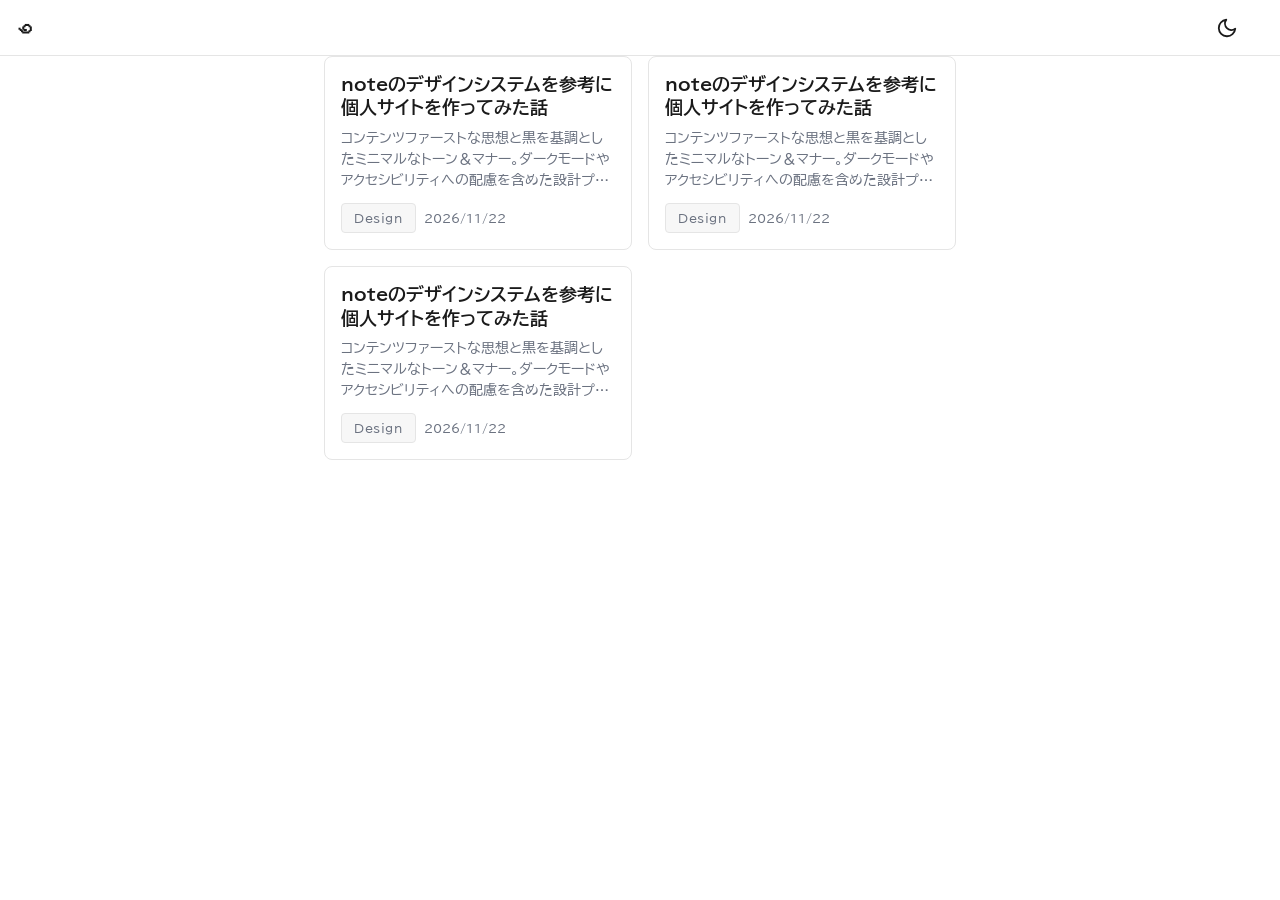
==== commit c12d60a1: "update: 記事内容の更新" ====
--- a/index.html
+++ b/index.html
@@ -7,7 +7,7 @@
   <link rel="stylesheet" href="./style.css">
   <link rel="preconnect" href="https://fonts.googleapis.com">
   <link rel="preconnect" href="https://fonts.gstatic.com" crossorigin>
-  <link href="https://fonts.googleapis.com/css2?family=Noto+Sans+JP:wght@400;500;700&display=swap" rel="stylesheet">
+  <link href="https://fonts.googleapis.com/css2?family=BIZ+UDPGothic:wght@400;700&display=swap" rel="stylesheet">
 </head>
 <body>
 
@@ -62,6 +62,21 @@
           </div>
         </div>
       </a>
+
+            <a href="./article.html" class="card">
+        <div class="card__body">
+          <h3 class="card__title">noteのデザインシステムを参考に個人サイトを作ってみた話</h3>
+          <p class="card__excerpt">
+            コンテンツファーストな思想と黒を基調としたミニマルなトーン＆マナー。ダークモードやアクセシビリティへの配慮を含めた設計プロセスをまとめました。
+          </p>
+          <div class="card__meta">
+            <div class="card__meta-left">
+              <span class="tag">Design</span>
+              <span>2026/11/22</span>
+            </div>
+          </div>
+        </div>
+      </a>
     </section>
   </main>
 
@@ -99,20 +114,6 @@
       }
     }
 
-      const btn = document.getElementById('followBtn');
-      if (btn.classList.contains('btn--secondary')) {
-        btn.classList.remove('btn--secondary');
-        btn.classList.add('btn--primary');
-        btn.textContent = 'フォロー中';
-        showToast('フォローしました');
-      } else {
-        btn.classList.remove('btn--primary');
-        btn.classList.add('btn--secondary');
-        btn.textContent = 'フォロー';
-        showToast('フォローを解除しました');
-      }
-    }
-
     // スナックバー / トースト表示
     let toastTimeout;
     function showToast(message) {
--- a/style.css
+++ b/style.css
@@ -107,7 +107,7 @@
 
 :root {
   /* Font Family */
-  --font-sans:   'Noto Sans JP', 'Hiragino Sans', 'Yu Gothic UI',
+  --font-sans:   'BIZ UDPGothic', 'BIZ UDP Gothic', 'Noto Sans JP', 'Hiragino Sans', 'Yu Gothic UI',
                  -apple-system, BlinkMacSystemFont, sans-serif;
   --font-serif:  'Noto Serif JP', 'Hiragino Mincho ProN', Georgia, serif;
   --font-mono:   'JetBrains Mono', 'Fira Code', 'Source Code Pro', monospace;
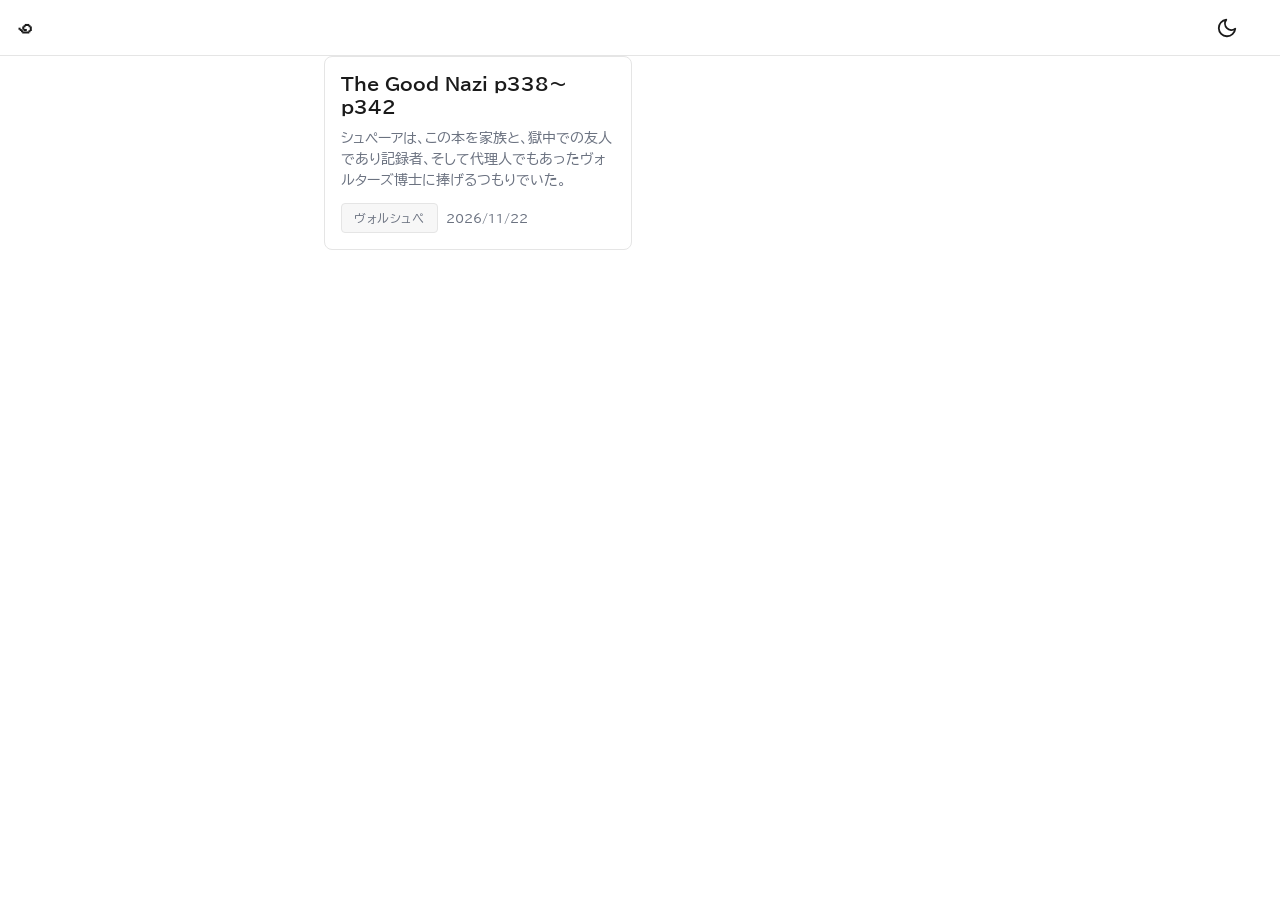
==== commit 338b47e9: "update: 記事内容の更新" ====
--- a/index.html
+++ b/index.html
@@ -34,44 +34,13 @@
       <!-- 記事カード 1 -->
       <a href="./article.html" class="card">
         <div class="card__body">
-          <h3 class="card__title">noteのデザインシステムを参考に個人サイトを作ってみた話</h3>
+          <h3 class="card__title">The Good Nazi p338〜p342</h3>
           <p class="card__excerpt">
-            コンテンツファーストな思想と黒を基調としたミニマルなトーン＆マナー。ダークモードやアクセシビリティへの配慮を含めた設計プロセスをまとめました。
+            シュペーアは、この本を家族と、獄中での友人であり記録者、そして代理人でもあったヴォルターズ博士に捧げるつもりでいた。
           </p>
           <div class="card__meta">
             <div class="card__meta-left">
-              <span class="tag">Design</span>
-              <span>2026/11/22</span>
-            </div>
-          </div>
-        </div>
-      </a>
-
-      <!-- 記事カード 2 -->
-      <a href="./article.html" class="card">
-        <div class="card__body">
-          <h3 class="card__title">noteのデザインシステムを参考に個人サイトを作ってみた話</h3>
-          <p class="card__excerpt">
-            コンテンツファーストな思想と黒を基調としたミニマルなトーン＆マナー。ダークモードやアクセシビリティへの配慮を含めた設計プロセスをまとめました。
-          </p>
-          <div class="card__meta">
-            <div class="card__meta-left">
-              <span class="tag">Design</span>
-              <span>2026/11/22</span>
-            </div>
-          </div>
-        </div>
-      </a>
-
-            <a href="./article.html" class="card">
-        <div class="card__body">
-          <h3 class="card__title">noteのデザインシステムを参考に個人サイトを作ってみた話</h3>
-          <p class="card__excerpt">
-            コンテンツファーストな思想と黒を基調としたミニマルなトーン＆マナー。ダークモードやアクセシビリティへの配慮を含めた設計プロセスをまとめました。
-          </p>
-          <div class="card__meta">
-            <div class="card__meta-left">
-              <span class="tag">Design</span>
+              <span class="tag">ヴォルシュぺ</span>
               <span>2026/11/22</span>
             </div>
           </div>
